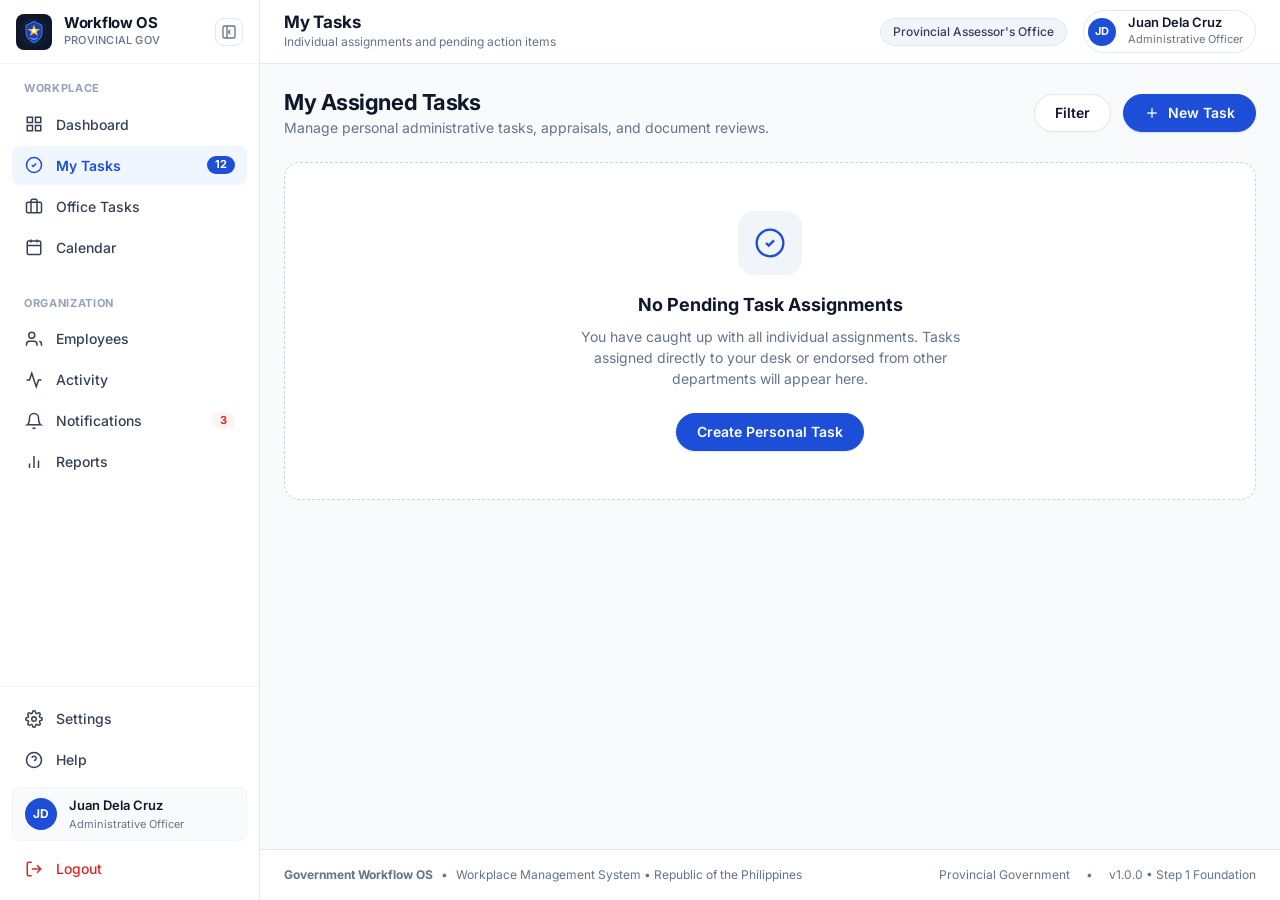
==== pages/tasks.html @ ecb20a11 "Fix standalone browser rendering, add index.html/login.html, and add zero-dependency web server laun" ====
<!DOCTYPE html>
<html lang="en">
<head>
  <meta charset="UTF-8">
  <meta name="viewport" content="width=device-width, initial-scale=1.0">
  <title>My Tasks &bull; Government Workflow OS</title>
  
  <link rel="stylesheet" href="../assets/css/design-system.css">
  <link rel="stylesheet" href="../assets/css/layout.css">
  <link rel="stylesheet" href="../assets/css/components.css">
  <link rel="icon" type="image/svg+xml" href="../assets/images/logo.svg">
</head>
<body>

<div class="app-shell">
  <div class="sidebar-backdrop" id="sidebar-backdrop"></div>

  <!-- Left Sidebar -->
  <aside class="app-sidebar" id="app-sidebar">
    <div class="sidebar-header">
      <a href="dashboard.html" class="sidebar-brand">
        <div class="brand-emblem">
          <img src="../assets/images/logo.svg" alt="Republic Emblem">
        </div>
        <div class="brand-info">
          <span class="brand-title">Workflow OS</span>
          <span class="brand-tagline">Provincial Gov</span>
        </div>
      </a>
      <button type="button" class="sidebar-collapse-btn" id="sidebar-collapse-btn" title="Toggle Sidebar">
        <svg width="16" height="16" viewBox="0 0 24 24" fill="none" stroke="currentColor" stroke-width="2">
          <rect x="3" y="3" width="18" height="18" rx="2" ry="2"></rect>
          <line x1="9" y1="3" x2="9" y2="21"></line>
          <path d="m14 9-3 3 3 3"></path>
        </svg>
      </button>
    </div>

    <div class="sidebar-body">
      <div class="nav-group">
        <div class="nav-section-title">Workplace</div>
        <ul class="nav-list">
          <li class="nav-item">
            <a href="dashboard.html" class="nav-link" title="Dashboard">
              <span class="nav-icon">
                <svg width="18" height="18" viewBox="0 0 24 24" fill="none" stroke="currentColor" stroke-width="2">
                  <rect x="3" y="3" width="7" height="7"></rect>
                  <rect x="14" y="3" width="7" height="7"></rect>
                  <rect x="14" y="14" width="7" height="7"></rect>
                  <rect x="3" y="14" width="7" height="7"></rect>
                </svg>
              </span>
              <span class="nav-label">Dashboard</span>
            </a>
          </li>
          <li class="nav-item">
            <a href="tasks.html" class="nav-link active" title="My Tasks">
              <span class="nav-icon">
                <svg width="18" height="18" viewBox="0 0 24 24" fill="none" stroke="currentColor" stroke-width="2">
                  <path d="M12 22c5.523 0 10-4.477 10-10S17.523 2 12 2 2 6.477 2 12s4.477 10 10 10z"></path>
                  <path d="m9 12 2 2 4-4"></path>
                </svg>
              </span>
              <span class="nav-label">My Tasks</span>
              <span class="nav-pill-badge">12</span>
            </a>
          </li>
          <li class="nav-item">
            <a href="office-tasks.html" class="nav-link" title="Office Tasks">
              <span class="nav-icon">
                <svg width="18" height="18" viewBox="0 0 24 24" fill="none" stroke="currentColor" stroke-width="2">
                  <rect x="2" y="7" width="20" height="14" rx="2" ry="2"></rect>
                  <path d="M16 21V5a2 2 0 0 0-2-2h-4a2 2 0 0 0-2 2v16"></path>
                </svg>
              </span>
              <span class="nav-label">Office Tasks</span>
            </a>
          </li>
          <li class="nav-item">
            <a href="calendar.html" class="nav-link" title="Calendar">
              <span class="nav-icon">
                <svg width="18" height="18" viewBox="0 0 24 24" fill="none" stroke="currentColor" stroke-width="2">
                  <rect x="3" y="4" width="18" height="18" rx="2" ry="2"></rect>
                  <line x1="16" y1="2" x2="16" y2="6"></line>
                  <line x1="8" y1="2" x2="8" y2="6"></line>
                  <line x1="3" y1="10" x2="21" y2="10"></line>
                </svg>
              </span>
              <span class="nav-label">Calendar</span>
            </a>
          </li>
        </ul>
      </div>

      <div class="nav-group">
        <div class="nav-section-title">Organization</div>
        <ul class="nav-list">
          <li class="nav-item">
            <a href="employees.html" class="nav-link" title="Employees">
              <span class="nav-icon">
                <svg width="18" height="18" viewBox="0 0 24 24" fill="none" stroke="currentColor" stroke-width="2">
                  <path d="M16 21v-2a4 4 0 0 0-4-4H6a4 4 0 0 0-4 4v2"></path>
                  <circle cx="9" cy="7" r="4"></circle>
                  <path d="M22 21v-2a4 4 0 0 0-3-3.87"></path>
                </svg>
              </span>
              <span class="nav-label">Employees</span>
            </a>
          </li>
          <li class="nav-item">
            <a href="activity.html" class="nav-link" title="Activity">
              <span class="nav-icon">
                <svg width="18" height="18" viewBox="0 0 24 24" fill="none" stroke="currentColor" stroke-width="2">
                  <polyline points="22 12 18 12 15 21 9 3 6 12 2 12"></polyline>
                </svg>
              </span>
              <span class="nav-label">Activity</span>
            </a>
          </li>
          <li class="nav-item">
            <a href="notifications.html" class="nav-link" title="Notifications">
              <span class="nav-icon">
                <svg width="18" height="18" viewBox="0 0 24 24" fill="none" stroke="currentColor" stroke-width="2">
                  <path d="M18 8A6 6 0 0 0 6 8c0 7-3 9-3 9h18s-3-2-3-9"></path>
                  <path d="M13.73 21a2 2 0 0 1-3.46 0"></path>
                </svg>
              </span>
              <span class="nav-label">Notifications</span>
              <span class="nav-pill-badge" style="background-color: var(--color-danger-bg); color: var(--color-danger);">3</span>
            </a>
          </li>
          <li class="nav-item">
            <a href="reports.html" class="nav-link" title="Reports">
              <span class="nav-icon">
                <svg width="18" height="18" viewBox="0 0 24 24" fill="none" stroke="currentColor" stroke-width="2">
                  <line x1="18" y1="20" x2="18" y2="10"></line>
                  <line x1="12" y1="20" x2="12" y2="4"></line>
                  <line x1="6" y1="20" x2="6" y2="14"></line>
                </svg>
              </span>
              <span class="nav-label">Reports</span>
            </a>
          </li>
        </ul>
      </div>
    </div>

    <div class="sidebar-footer">
      <ul class="nav-list">
        <li class="nav-item">
          <a href="settings.html" class="nav-link" title="Settings">
            <span class="nav-icon">
              <svg width="18" height="18" viewBox="0 0 24 24" fill="none" stroke="currentColor" stroke-width="2">
                <circle cx="12" cy="12" r="3"></circle>
                <path d="M19.4 15a1.65 1.65 0 0 0 .33 1.82l.06.06a2 2 0 0 1 0 2.83 2 2 0 0 1-2.83 0l-.06-.06a1.65 1.65 0 0 0-1.82-.33 1.65 1.65 0 0 0-1 1.51V21a2 2 0 0 1-2 2 2 2 0 0 1-2-2v-.09A1.65 1.65 0 0 0 9 19.4a1.65 1.65 0 0 0-1.82.33l-.06.06a2 2 0 0 1-2.83 0 2 2 0 0 1 0-2.83l.06-.06a1.65 1.65 0 0 0 .33-1.82 1.65 1.65 0 0 0-1.51-1H3a2 2 0 0 1-2-2 2 2 0 0 1 2-2h.09A1.65 1.65 0 0 0 4.6 9a1.65 1.65 0 0 0-.33-1.82l-.06-.06a2 2 0 0 1 0-2.83 2 2 0 0 1 2.83 0l.06.06a1.65 1.65 0 0 0 1.82.33H9a1.65 1.65 0 0 0 1-1.51V3a2 2 0 0 1 2-2 2 2 0 0 1 2 2v.09a1.65 1.65 0 0 0 1 1.51 1.65 1.65 0 0 0 1.82-.33l.06-.06a2 2 0 0 1 2.83 0 2 2 0 0 1 0 2.83l-.06.06a1.65 1.65 0 0 0-.33 1.82V9a1.65 1.65 0 0 0 1.51 1H21a2 2 0 0 1 2 2 2 2 0 0 1-2 2h-.09a1.65 1.65 0 0 0-1.51 1z"></path>
              </svg>
            </span>
            <span class="nav-label">Settings</span>
          </a>
        </li>
        <li class="nav-item">
          <a href="help.html" class="nav-link" title="Help">
            <span class="nav-icon">
              <svg width="18" height="18" viewBox="0 0 24 24" fill="none" stroke="currentColor" stroke-width="2">
                <circle cx="12" cy="12" r="10"></circle>
                <path d="M9.09 9a3 3 0 0 1 5.83 1c0 2-3 3-3 3"></path>
                <line x1="12" y1="17" x2="12.01" y2="17"></line>
              </svg>
            </span>
            <span class="nav-label">Help</span>
          </a>
        </li>
      </ul>

      <a href="settings.html" class="sidebar-user-card">
        <div class="user-avatar-initials">JD</div>
        <div class="user-meta-compact">
          <span class="user-name-compact">Juan Dela Cruz</span>
          <span class="user-role-compact">Administrative Officer</span>
        </div>
      </a>

      <a href="../login.html?logged_out=1" class="nav-link text-danger" style="color: var(--color-danger);" onclick="AuthService.logout()">
        <span class="nav-icon">
          <svg width="18" height="18" viewBox="0 0 24 24" fill="none" stroke="currentColor" stroke-width="2">
            <path d="M9 21H5a2 2 0 0 1-2-2V5a2 2 0 0 1 2-2h4"></path>
            <polyline points="16 17 21 12 16 7"></polyline>
            <line x1="21" y1="12" x2="9" y2="12"></line>
          </svg>
        </span>
        <span class="nav-label">Logout</span>
      </a>
    </div>
  </aside>

  <!-- Main Content Area -->
  <div class="app-main">
    <header class="app-header">
      <div class="header-left">
        <button type="button" class="mobile-nav-toggle" id="mobile-nav-toggle">
          <svg width="20" height="20" viewBox="0 0 24 24" fill="none" stroke="currentColor" stroke-width="2">
            <line x1="3" y1="12" x2="21" y2="12"></line>
            <line x1="3" y1="6" x2="21" y2="6"></line>
            <line x1="3" y1="18" x2="21" y2="18"></line>
          </svg>
        </button>
        <div class="header-page-title-group">
          <h1 class="header-page-title">My Tasks</h1>
          <span class="header-breadcrumbs">Individual assignments and pending action items</span>
        </div>
      </div>

      <div class="header-right">
        <div class="header-office-pill">
          <span>Provincial Assessor's Office</span>
        </div>
        <div class="header-user-btn">
          <div class="user-avatar-sm">JD</div>
          <div class="user-meta-header" style="text-align: left;">
            <div class="user-name-header">Juan Dela Cruz</div>
            <div class="user-role-header">Administrative Officer</div>
          </div>
        </div>
      </div>
    </header>

    <main class="app-content">
      <div style="display: flex; align-items: center; justify-content: space-between; margin-bottom: var(--space-6); flex-wrap: wrap; gap: var(--space-4);">
        <div>
          <h2 class="typography-heading">My Assigned Tasks</h2>
          <p class="typography-subtitle">Manage personal administrative tasks, appraisals, and document reviews.</p>
        </div>
        <div style="display: flex; gap: var(--space-3);">
          <button type="button" class="btn btn-secondary">Filter</button>
          <button type="button" class="btn btn-primary" onclick="alert('Task creation will be enabled in Step 2.')">
            <svg width="16" height="16" viewBox="0 0 24 24" fill="none" stroke="currentColor" stroke-width="2">
              <line x1="12" y1="5" x2="12" y2="19"></line>
              <line x1="5" y1="12" x2="19" y2="12"></line>
            </svg>
            <span>New Task</span>
          </button>
        </div>
      </div>

      <div class="empty-state">
        <div class="empty-state-icon">
          <svg width="32" height="32" viewBox="0 0 24 24" fill="none" stroke="currentColor" stroke-width="1.75">
            <path d="M12 22c5.523 0 10-4.477 10-10S17.523 2 12 2 2 6.477 2 12s4.477 10 10 10z"></path>
            <path d="m9 12 2 2 4-4"></path>
          </svg>
        </div>
        <h3 class="empty-state-title">No Pending Task Assignments</h3>
        <p class="empty-state-desc">
          You have caught up with all individual assignments. Tasks assigned directly to your desk or endorsed from other departments will appear here.
        </p>
        <button type="button" class="btn btn-primary" onclick="alert('Task management functionality will be introduced in the upcoming step.')">
          <span>Create Personal Task</span>
        </button>
      </div>
    </main>

    <footer class="app-footer">
      <div class="footer-left">
        <strong>Government Workflow OS</strong>
        <span>&bull;</span>
        <span>Workplace Management System &bull; Republic of the Philippines</span>
      </div>
      <div class="footer-right">
        <span>Provincial Government</span>
        <span>&bull;</span>
        <span>v1.0.0 &bull; Step 1 Foundation</span>
      </div>
    </footer>
  </div>
</div>

<script src="../assets/js/app.js"></script>
<script src="../assets/js/auth.js"></script>
</body>
</html>
---- assets/css/design-system.css ----
/* ============================================================
   GOVERNMENT WORKFLOW OS — DESIGN SYSTEM TOKENS
   Strict hierarchy based on DESIGN.md adapted for Government Workplace
   ============================================================ */

@import url('https://fonts.googleapis.com/css2?family=Inter:wght@300;400;500;600;700&display=swap');

:root {
  /* Canvas & Surfaces */
  --color-canvas: #ffffff;
  --color-canvas-subtle: #f8fafc;
  --color-canvas-muted: #f1f5f9;
  --color-card: #ffffff;
  --color-card-hover: #fcfdfe;

  /* Borders & Dividers */
  --color-border-subtle: #f1f5f9;
  --color-border: #e2e8f0;
  --color-border-strong: #cbd5e1;

  /* Typography / Ink */
  --color-ink-primary: #0f172a;
  --color-ink-secondary: #334155;
  --color-ink-muted: #64748b;
  --color-ink-faint: #94a3b8;
  --color-on-dark: #ffffff;

  /* Primary Brand / Executive Government Blue */
  --color-primary: #1d4ed8;
  --color-primary-hover: #1e40af;
  --color-primary-active: #172554;
  --color-primary-light: #eff6ff;
  --color-primary-border: #bfdbfe;
  --color-on-primary: #ffffff;

  /* Status Colors */
  --color-success: #059669;
  --color-success-bg: #ecfdf5;
  --color-success-border: #a7f3d0;
  --color-success-text: #065f46;

  --color-warning: #d97706;
  --color-warning-bg: #fffbeb;
  --color-warning-border: #fde68a;
  --color-warning-text: #92400e;

  --color-danger: #dc2626;
  --color-danger-bg: #fef2f2;
  --color-danger-border: #fecaca;
  --color-danger-text: #991b1b;

  --color-info: #0284c7;
  --color-info-bg: #f0f9ff;
  --color-info-border: #bae6fd;
  --color-info-text: #0369a1;

  /* Typography Hierarchy */
  --font-sans: 'Inter', -apple-system, BlinkMacSystemFont, "Segoe UI", Roboto, "Helvetica Neue", Arial, sans-serif;
  --font-mono: ui-monospace, SFMono-Regular, Menlo, Monaco, Consolas, "Liberation Mono", monospace;

  --text-display: 1.75rem;    /* 28px */
  --text-heading: 1.375rem;   /* 22px */
  --text-card-title: 1.0625rem;/* 17px */
  --text-subtitle: 0.875rem;  /* 14px */
  --text-body: 0.875rem;      /* 14px */
  --text-caption: 0.75rem;    /* 12px */
  --text-btn: 0.875rem;       /* 14px */

  --font-weight-regular: 400;
  --font-weight-medium: 500;
  --font-weight-semibold: 600;
  --font-weight-bold: 700;

  /* Spacing System (4px base, 8px rhythm) */
  --space-1: 4px;
  --space-2: 8px;
  --space-3: 12px;
  --space-4: 16px;
  --space-5: 20px;
  --space-6: 24px;
  --space-8: 32px;
  --space-10: 40px;
  --space-12: 48px;
  --space-16: 64px;

  /* Geometric Radius System */
  --radius-xs: 4px;
  --radius-sm: 8px;     /* Form inputs, select dropdowns */
  --radius-md: 16px;    /* Workplace cards, modals */
  --radius-lg: 24px;    /* Large containers, page surfaces */
  --radius-full: 9999px;/* Stadium pills: buttons, badges, avatars */

  /* Elevation Shadows */
  --shadow-xs: 0 1px 2px 0 rgba(15, 23, 42, 0.03);
  --shadow-sm: 0 1px 3px 0 rgba(15, 23, 42, 0.06), 0 1px 2px -1px rgba(15, 23, 42, 0.04);
  --shadow-md: 0 4px 6px -1px rgba(15, 23, 42, 0.07), 0 2px 4px -2px rgba(15, 23, 42, 0.04);
  --shadow-lg: 0 10px 15px -3px rgba(15, 23, 42, 0.08), 0 4px 6px -4px rgba(15, 23, 42, 0.03);

  /* Focus Ring */
  --focus-ring: 0 0 0 3px rgba(29, 78, 216, 0.18);
  --focus-ring-danger: 0 0 0 3px rgba(220, 38, 38, 0.18);

  /* Layout Measurements */
  --sidebar-width: 260px;
  --sidebar-collapsed-width: 72px;
  --header-height: 64px;
  --transition-speed: 0.2s;
}

/* Base Reset & Box Sizing */
*, *::before, *::after {
  box-sizing: border-box;
  margin: 0;
  padding: 0;
}

html {
  font-size: 16px;
  -webkit-font-smoothing: antialiased;
  -moz-osx-font-smoothing: grayscale;
  text-rendering: optimizeLegibility;
}

body {
  font-family: var(--font-sans);
  background-color: var(--color-canvas-subtle);
  color: var(--color-ink-primary);
  font-size: var(--text-body);
  line-height: 1.5;
  min-height: 100vh;
}

a {
  color: var(--color-primary);
  text-decoration: none;
  transition: color var(--transition-speed) ease;
}

a:hover {
  color: var(--color-primary-hover);
}

img, svg {
  vertical-align: middle;
}

/* Typography Utility Classes */
.typography-display {
  font-size: var(--text-display);
  font-weight: var(--font-weight-bold);
  line-height: 1.25;
  letter-spacing: -0.025em;
  color: var(--color-ink-primary);
}

.typography-heading {
  font-size: var(--text-heading);
  font-weight: var(--font-weight-bold);
  line-height: 1.3;
  letter-spacing: -0.02em;
  color: var(--color-ink-primary);
}

.typography-card-title {
  font-size: var(--text-card-title);
  font-weight: var(--font-weight-semibold);
  line-height: 1.4;
  letter-spacing: -0.01em;
  color: var(--color-ink-primary);
}

.typography-subtitle {
  font-size: var(--text-subtitle);
  font-weight: var(--font-weight-regular);
  line-height: 1.5;
  color: var(--color-ink-muted);
}

.typography-body {
  font-size: var(--text-body);
  font-weight: var(--font-weight-regular);
  line-height: 1.5;
  color: var(--color-ink-secondary);
}

.typography-caption {
  font-size: var(--text-caption);
  font-weight: var(--font-weight-medium);
  line-height: 1.4;
  color: var(--color-ink-muted);
}

.text-muted {
  color: var(--color-ink-muted) !important;
}

.text-primary {
  color: var(--color-primary) !important;
}

.text-success {
  color: var(--color-success) !important;
}

.text-warning {
  color: var(--color-warning) !important;
}

.text-danger {
  color: var(--color-danger) !important;
}
---- assets/css/layout.css ----
/* ============================================================
   GOVERNMENT WORKFLOW OS — APPLICATION SHELL LAYOUT
   Responsive desktop, tablet, and mobile drawer layouts
   ============================================================ */

.app-shell {
  display: flex;
  min-height: 100vh;
  width: 100%;
  background-color: var(--color-canvas-subtle);
  position: relative;
}

/* ------------------------------------------------------------
   LEFT SIDEBAR
   ------------------------------------------------------------ */
.app-sidebar {
  width: var(--sidebar-width);
  min-width: var(--sidebar-width);
  height: 100vh;
  position: fixed;
  top: 0;
  left: 0;
  z-index: 50;
  background-color: var(--color-canvas);
  border-right: 1px solid var(--color-border);
  display: flex;
  flex-direction: column;
  transition: width var(--transition-speed) cubic-bezier(0.4, 0, 0.2, 1),
              transform var(--transition-speed) cubic-bezier(0.4, 0, 0.2, 1);
  overflow-x: hidden;
  overflow-y: auto;
}

/* Sidebar Brand Header */
.sidebar-header {
  height: var(--header-height);
  min-height: var(--header-height);
  padding: 0 var(--space-4);
  display: flex;
  align-items: center;
  justify-content: space-between;
  border-bottom: 1px solid var(--color-border-subtle);
  background-color: var(--color-canvas);
  position: sticky;
  top: 0;
  z-index: 2;
}

.sidebar-brand {
  display: flex;
  align-items: center;
  gap: var(--space-3);
  text-decoration: none;
  overflow: hidden;
  white-space: nowrap;
}

.brand-emblem {
  width: 36px;
  height: 36px;
  min-width: 36px;
  border-radius: var(--radius-sm);
  display: flex;
  align-items: center;
  justify-content: center;
  background-color: #0f172a;
}

.brand-emblem img {
  width: 32px;
  height: 32px;
}

.brand-info {
  display: flex;
  flex-direction: column;
  transition: opacity var(--transition-speed) ease;
}

.brand-title {
  font-size: 0.9375rem;
  font-weight: var(--font-weight-bold);
  color: var(--color-ink-primary);
  line-height: 1.2;
  letter-spacing: -0.02em;
}

.brand-tagline {
  font-size: 0.6875rem;
  font-weight: var(--font-weight-medium);
  color: var(--color-ink-muted);
  letter-spacing: 0.02em;
  text-transform: uppercase;
}

.sidebar-collapse-btn {
  background: none;
  border: 1px solid var(--color-border);
  border-radius: var(--radius-sm);
  width: 28px;
  height: 28px;
  display: flex;
  align-items: center;
  justify-content: center;
  color: var(--color-ink-muted);
  cursor: pointer;
  transition: background-color var(--transition-speed) ease,
              color var(--transition-speed) ease;
}

.sidebar-collapse-btn:hover {
  background-color: var(--color-canvas-muted);
  color: var(--color-ink-primary);
}

/* Sidebar Navigation Body */
.sidebar-body {
  flex: 1;
  padding: var(--space-3) var(--space-3);
  display: flex;
  flex-direction: column;
  gap: var(--space-6);
  overflow-y: auto;
}

.nav-section-title {
  font-size: 0.6875rem;
  font-weight: var(--font-weight-bold);
  text-transform: uppercase;
  letter-spacing: 0.06em;
  color: var(--color-ink-faint);
  padding: var(--space-1) var(--space-3);
  margin-bottom: var(--space-1);
  white-space: nowrap;
}

.nav-list {
  list-style: none;
  display: flex;
  flex-direction: column;
  gap: 2px;
}

.nav-item {
  position: relative;
}

.nav-link {
  display: flex;
  align-items: center;
  gap: var(--space-3);
  padding: 9px var(--space-3);
  border-radius: var(--radius-sm);
  color: var(--color-ink-secondary);
  font-size: var(--text-body);
  font-weight: var(--font-weight-medium);
  text-decoration: none;
  transition: background-color var(--transition-speed) ease,
              color var(--transition-speed) ease;
  white-space: nowrap;
}

.nav-link:hover {
  background-color: var(--color-canvas-muted);
  color: var(--color-ink-primary);
}

.nav-link.active {
  background-color: var(--color-primary-light);
  color: var(--color-primary);
  font-weight: var(--font-weight-semibold);
}

.nav-icon {
  width: 20px;
  height: 20px;
  min-width: 20px;
  display: flex;
  align-items: center;
  justify-content: center;
  color: inherit;
}

.nav-label {
  flex: 1;
  overflow: hidden;
  text-overflow: ellipsis;
  white-space: nowrap;
}

.nav-pill-badge {
  font-size: 0.6875rem;
  font-weight: var(--font-weight-bold);
  padding: 2px 8px;
  border-radius: var(--radius-full);
  background-color: var(--color-canvas-muted);
  color: var(--color-ink-secondary);
  line-height: 1.2;
}

.nav-link.active .nav-pill-badge {
  background-color: var(--color-primary);
  color: #ffffff;
}

/* Sidebar Footer / User Section */
.sidebar-footer {
  padding: var(--space-3);
  border-top: 1px solid var(--color-border-subtle);
  display: flex;
  flex-direction: column;
  gap: var(--space-2);
  background-color: var(--color-canvas);
}

.sidebar-user-card {
  display: flex;
  align-items: center;
  gap: var(--space-3);
  padding: var(--space-2) var(--space-3);
  border-radius: var(--radius-sm);
  background-color: var(--color-canvas-subtle);
  border: 1px solid var(--color-border-subtle);
  text-decoration: none;
  overflow: hidden;
}

.user-avatar-initials {
  width: 32px;
  height: 32px;
  min-width: 32px;
  border-radius: var(--radius-full);
  background-color: var(--color-primary);
  color: #ffffff;
  display: flex;
  align-items: center;
  justify-content: center;
  font-size: 0.75rem;
  font-weight: var(--font-weight-bold);
  letter-spacing: -0.02em;
}

.user-meta-compact {
  display: flex;
  flex-direction: column;
  overflow: hidden;
}

.user-name-compact {
  font-size: 0.8125rem;
  font-weight: var(--font-weight-semibold);
  color: var(--color-ink-primary);
  white-space: nowrap;
  overflow: hidden;
  text-overflow: ellipsis;
}

.user-role-compact {
  font-size: 0.6875rem;
  color: var(--color-ink-muted);
  white-space: nowrap;
  overflow: hidden;
  text-overflow: ellipsis;
}

/* Collapsed Sidebar Mode */
.app-sidebar.collapsed {
  width: var(--sidebar-collapsed-width);
  min-width: var(--sidebar-collapsed-width);
}

.app-sidebar.collapsed .brand-info,
.app-sidebar.collapsed .nav-label,
.app-sidebar.collapsed .nav-pill-badge,
.app-sidebar.collapsed .nav-section-title,
.app-sidebar.collapsed .user-meta-compact {
  display: none !important;
}

.app-sidebar.collapsed .sidebar-header {
  justify-content: center;
  padding: 0 var(--space-2);
}

.app-sidebar.collapsed .sidebar-collapse-btn {
  display: none;
}

.app-sidebar.collapsed .nav-link {
  justify-content: center;
  padding: 10px 0;
}

.app-sidebar.collapsed .sidebar-user-card {
  justify-content: center;
  padding: var(--space-2) 0;
}

/* ------------------------------------------------------------
   MAIN APP AREA & HEADER
   ------------------------------------------------------------ */
.app-main {
  flex: 1;
  margin-left: var(--sidebar-width);
  display: flex;
  flex-direction: column;
  min-height: 100vh;
  transition: margin-left var(--transition-speed) cubic-bezier(0.4, 0, 0.2, 1);
  width: calc(100% - var(--sidebar-width));
}

.app-sidebar.collapsed ~ .app-main {
  margin-left: var(--sidebar-collapsed-width);
  width: calc(100% - var(--sidebar-collapsed-width));
}

/* App Header */
.app-header {
  height: var(--header-height);
  background-color: var(--color-canvas);
  border-bottom: 1px solid var(--color-border);
  padding: 0 var(--space-6);
  display: flex;
  align-items: center;
  justify-content: space-between;
  position: sticky;
  top: 0;
  z-index: 30;
}

.header-left {
  display: flex;
  align-items: center;
  gap: var(--space-4);
}

.mobile-nav-toggle {
  display: none;
  background: none;
  border: 1px solid var(--color-border);
  border-radius: var(--radius-sm);
  width: 36px;
  height: 36px;
  align-items: center;
  justify-content: center;
  color: var(--color-ink-primary);
  cursor: pointer;
}

.header-page-title-group {
  display: flex;
  flex-direction: column;
}

.header-page-title {
  font-size: var(--text-card-title);
  font-weight: var(--font-weight-bold);
  color: var(--color-ink-primary);
  letter-spacing: -0.01em;
  line-height: 1.2;
}

.header-breadcrumbs {
  font-size: 0.75rem;
  color: var(--color-ink-muted);
}

.header-right {
  display: flex;
  align-items: center;
  gap: var(--space-4);
}

/* Header Search */
.header-search-box {
  position: relative;
  width: 240px;
}

.header-search-icon {
  position: absolute;
  left: 10px;
  top: 50%;
  transform: translateY(-50%);
  color: var(--color-ink-muted);
  pointer-events: none;
}

.header-search-input {
  width: 100%;
  height: 36px;
  padding: 0 32px 0 34px;
  background-color: var(--color-canvas-subtle);
  border: 1px solid var(--color-border);
  border-radius: var(--radius-sm);
  font-family: var(--font-sans);
  font-size: 0.8125rem;
  color: var(--color-ink-primary);
  transition: border-color var(--transition-speed) ease,
              background-color var(--transition-speed) ease,
              box-shadow var(--transition-speed) ease;
}

.header-search-input:focus {
  outline: none;
  background-color: #ffffff;
  border-color: var(--color-primary);
  box-shadow: var(--focus-ring);
}

.header-search-input::placeholder {
  color: var(--color-ink-faint);
}

.search-shortcut-badge {
  position: absolute;
  right: 8px;
  top: 50%;
  transform: translateY(-50%);
  font-size: 0.625rem;
  font-family: var(--font-mono);
  background-color: var(--color-border);
  color: var(--color-ink-muted);
  padding: 1px 5px;
  border-radius: 4px;
  pointer-events: none;
}

/* Notification Button */
.header-icon-btn {
  position: relative;
  width: 36px;
  height: 36px;
  border-radius: var(--radius-sm);
  border: 1px solid var(--color-border);
  background-color: var(--color-canvas);
  color: var(--color-ink-secondary);
  display: flex;
  align-items: center;
  justify-content: center;
  cursor: pointer;
  transition: background-color var(--transition-speed) ease,
              color var(--transition-speed) ease;
}

.header-icon-btn:hover {
  background-color: var(--color-canvas-muted);
  color: var(--color-ink-primary);
}

.unread-notification-dot {
  position: absolute;
  top: 6px;
  right: 6px;
  width: 8px;
  height: 8px;
  background-color: var(--color-danger);
  border-radius: var(--radius-full);
  border: 2px solid #ffffff;
}

/* Office Pill in Header */
.header-office-pill {
  display: inline-flex;
  align-items: center;
  gap: var(--space-2);
  padding: 4px 12px;
  border-radius: var(--radius-full);
  background-color: var(--color-canvas-muted);
  border: 1px solid var(--color-border);
  font-size: 0.75rem;
  font-weight: var(--font-weight-medium);
  color: var(--color-ink-secondary);
  white-space: nowrap;
}

/* User Menu Trigger Button */
.header-user-btn {
  display: flex;
  align-items: center;
  gap: var(--space-3);
  padding: 4px var(--space-3) 4px 4px;
  border: 1px solid var(--color-border);
  border-radius: var(--radius-full);
  background-color: var(--color-canvas);
  cursor: pointer;
  transition: background-color var(--transition-speed) ease;
}

.header-user-btn:hover {
  background-color: var(--color-canvas-muted);
}

.user-avatar-sm {
  width: 28px;
  height: 28px;
  border-radius: var(--radius-full);
  background-color: var(--color-primary);
  color: #ffffff;
  display: flex;
  align-items: center;
  justify-content: center;
  font-size: 0.6875rem;
  font-weight: var(--font-weight-bold);
}

.user-name-header {
  font-size: 0.8125rem;
  font-weight: var(--font-weight-semibold);
  color: var(--color-ink-primary);
  line-height: 1.2;
}

.user-role-header {
  font-size: 0.6875rem;
  color: var(--color-ink-muted);
}

/* ------------------------------------------------------------
   PAGE CONTAINER & BODY
   ------------------------------------------------------------ */
.app-content {
  flex: 1;
  padding: var(--space-6);
  max-width: 1440px;
  width: 100%;
  margin: 0 auto;
}

/* ------------------------------------------------------------
   FOOTER
   ------------------------------------------------------------ */
.app-footer {
  padding: var(--space-4) var(--space-6);
  background-color: var(--color-canvas);
  border-top: 1px solid var(--color-border);
  display: flex;
  align-items: center;
  justify-content: space-between;
  font-size: 0.75rem;
  color: var(--color-ink-muted);
  flex-wrap: wrap;
  gap: var(--space-2);
}

.footer-left {
  display: flex;
  align-items: center;
  gap: var(--space-2);
}

.footer-right {
  display: flex;
  align-items: center;
  gap: var(--space-4);
}

/* ------------------------------------------------------------
   BACKDROP & RESPONSIVE DRAWER OVERLAYS
   ------------------------------------------------------------ */
.sidebar-backdrop {
  display: none;
  position: fixed;
  top: 0;
  left: 0;
  width: 100vw;
  height: 100vh;
  background-color: rgba(15, 23, 42, 0.4);
  backdrop-filter: blur(2px);
  z-index: 45;
  opacity: 0;
  transition: opacity var(--transition-speed) ease;
  pointer-events: none;
}

.sidebar-backdrop.active {
  display: block;
  opacity: 1;
  pointer-events: auto;
}

/* Tablet Transition (768px - 1024px) */
@media (max-width: 1024px) {
  .header-search-box {
    width: 180px;
  }
  .header-office-pill {
    display: none;
  }
  .app-content {
    padding: var(--space-4);
  }
}

/* Mobile Drawer Transition (< 768px) */
@media (max-width: 768px) {
  .app-sidebar {
    transform: translateX(-100%);
    width: 280px;
    box-shadow: var(--shadow-lg);
  }

  .app-sidebar.mobile-open {
    transform: translateX(0);
  }

  .app-main {
    margin-left: 0 !important;
    width: 100% !important;
  }

  .mobile-nav-toggle {
    display: flex;
  }

  .header-search-box {
    display: none;
  }

  .user-meta-header {
    display: none;
  }

  .app-header {
    padding: 0 var(--space-4);
  }

  .app-content {
    padding: var(--space-4);
  }

  .app-footer {
    flex-direction: column;
    align-items: flex-start;
  }
}
---- assets/css/components.css ----
/* ============================================================
   GOVERNMENT WORKFLOW OS — COMPONENT STYLES
   Pill buttons, badges, 16px cards, 8px inputs, modals, empty states
   ============================================================ */

/* ------------------------------------------------------------
   BUTTONS (Pill-shaped as defined in DESIGN.md)
   ------------------------------------------------------------ */
.btn {
  display: inline-flex;
  align-items: center;
  justify-content: center;
  gap: var(--space-2);
  height: 38px;
  padding: 0 var(--space-5);
  border-radius: var(--radius-full);
  font-family: var(--font-sans);
  font-size: var(--text-btn);
  font-weight: var(--font-weight-semibold);
  line-height: 1;
  text-decoration: none;
  cursor: pointer;
  border: 1px solid transparent;
  transition: background-color var(--transition-speed) ease,
              border-color var(--transition-speed) ease,
              color var(--transition-speed) ease,
              box-shadow var(--transition-speed) ease,
              transform 0.1s ease;
  white-space: nowrap;
  user-select: none;
}

.btn:active {
  transform: translateY(1px);
}

.btn-primary {
  background-color: var(--color-primary);
  color: var(--color-on-primary);
  border-color: var(--color-primary);
  box-shadow: 0 1px 2px rgba(29, 78, 216, 0.15);
}

.btn-primary:hover {
  background-color: var(--color-primary-hover);
  border-color: var(--color-primary-hover);
  color: #ffffff;
}

.btn-primary:focus-visible {
  outline: none;
  box-shadow: var(--focus-ring);
}

.btn-secondary {
  background-color: var(--color-canvas);
  color: var(--color-ink-primary);
  border-color: var(--color-border);
  box-shadow: var(--shadow-xs);
}

.btn-secondary:hover {
  background-color: var(--color-canvas-subtle);
  border-color: var(--color-border-strong);
  color: var(--color-ink-primary);
}

.btn-secondary:focus-visible {
  outline: none;
  box-shadow: var(--focus-ring);
}

.btn-ghost {
  background-color: transparent;
  color: var(--color-ink-secondary);
  border-color: transparent;
}

.btn-ghost:hover {
  background-color: var(--color-canvas-muted);
  color: var(--color-ink-primary);
}

.btn-danger {
  background-color: var(--color-danger);
  color: #ffffff;
  border-color: var(--color-danger);
}

.btn-danger:hover {
  background-color: #b91c1c;
  border-color: #b91c1c;
  color: #ffffff;
}

.btn-danger:focus-visible {
  outline: none;
  box-shadow: var(--focus-ring-danger);
}

.btn-sm {
  height: 30px;
  padding: 0 var(--space-3);
  font-size: 0.75rem;
  gap: var(--space-1);
}

.btn-lg {
  height: 44px;
  padding: 0 var(--space-6);
  font-size: 0.9375rem;
}

.btn-icon-only {
  width: 38px;
  padding: 0;
}

.btn-icon-only.btn-sm {
  width: 30px;
}

/* ------------------------------------------------------------
   BADGES & PILLS (Pill-shaped)
   ------------------------------------------------------------ */
.badge {
  display: inline-flex;
  align-items: center;
  gap: 5px;
  padding: 3px 10px;
  border-radius: var(--radius-full);
  font-size: 0.6875rem;
  font-weight: var(--font-weight-semibold);
  letter-spacing: 0.01em;
  line-height: 1.2;
  white-space: nowrap;
}

.badge-dot {
  width: 6px;
  height: 6px;
  border-radius: var(--radius-full);
}

.badge-info {
  background-color: var(--color-info-bg);
  color: var(--color-info-text);
  border: 1px solid var(--color-info-border);
}
.badge-info .badge-dot {
  background-color: var(--color-info);
}

.badge-success {
  background-color: var(--color-success-bg);
  color: var(--color-success-text);
  border: 1px solid var(--color-success-border);
}
.badge-success .badge-dot {
  background-color: var(--color-success);
}

.badge-warning {
  background-color: var(--color-warning-bg);
  color: var(--color-warning-text);
  border: 1px solid var(--color-warning-border);
}
.badge-warning .badge-dot {
  background-color: var(--color-warning);
}

.badge-danger {
  background-color: var(--color-danger-bg);
  color: var(--color-danger-text);
  border: 1px solid var(--color-danger-border);
}
.badge-danger .badge-dot {
  background-color: var(--color-danger);
}

.badge-neutral {
  background-color: var(--color-canvas-muted);
  color: var(--color-ink-secondary);
  border: 1px solid var(--color-border);
}
.badge-neutral .badge-dot {
  background-color: var(--color-ink-muted);
}

/* ------------------------------------------------------------
   WORKPLACE INFORMATION CARDS (16px radius)
   ------------------------------------------------------------ */
.card {
  background-color: var(--color-card);
  border: 1px solid var(--color-border);
  border-radius: var(--radius-md);
  box-shadow: var(--shadow-xs);
  display: flex;
  flex-direction: column;
  overflow: hidden;
  transition: border-color var(--transition-speed) ease,
              box-shadow var(--transition-speed) ease;
}

.card:hover {
  box-shadow: var(--shadow-sm);
}

.card-header {
  padding: var(--space-4) var(--space-5);
  border-bottom: 1px solid var(--color-border-subtle);
  display: flex;
  align-items: center;
  justify-content: space-between;
  background-color: var(--color-card);
}

.card-header-title {
  font-size: var(--text-card-title);
  font-weight: var(--font-weight-semibold);
  color: var(--color-ink-primary);
  display: flex;
  align-items: center;
  gap: var(--space-2);
}

.card-header-actions {
  display: flex;
  align-items: center;
  gap: var(--space-2);
}

.card-body {
  padding: var(--space-5);
  flex: 1;
}

.card-footer {
  padding: var(--space-3) var(--space-5);
  border-top: 1px solid var(--color-border-subtle);
  background-color: var(--color-canvas-subtle);
  display: flex;
  align-items: center;
  justify-content: space-between;
}

/* ------------------------------------------------------------
   STAT SUMMARY CARDS (Dashboard 4 metrics)
   ------------------------------------------------------------ */
.stat-card-grid {
  display: grid;
  grid-template-columns: repeat(4, 1fr);
  gap: var(--space-4);
  margin-bottom: var(--space-6);
}

.stat-card {
  background-color: var(--color-card);
  border: 1px solid var(--color-border);
  border-radius: var(--radius-md);
  padding: var(--space-5);
  box-shadow: var(--shadow-xs);
  display: flex;
  flex-direction: column;
  position: relative;
  transition: transform var(--transition-speed) ease,
              border-color var(--transition-speed) ease,
              box-shadow var(--transition-speed) ease;
}

.stat-card:hover {
  transform: translateY(-2px);
  border-color: var(--color-border-strong);
  box-shadow: var(--shadow-md);
}

.stat-card-top {
  display: flex;
  align-items: center;
  justify-content: space-between;
  margin-bottom: var(--space-3);
}

.stat-card-icon-container {
  width: 40px;
  height: 40px;
  border-radius: var(--radius-sm);
  display: flex;
  align-items: center;
  justify-content: center;
}

.stat-card-icon-primary {
  background-color: var(--color-primary-light);
  color: var(--color-primary);
}

.stat-card-icon-warning {
  background-color: var(--color-warning-bg);
  color: var(--color-warning);
}

.stat-card-icon-info {
  background-color: var(--color-info-bg);
  color: var(--color-info);
}

.stat-card-icon-danger {
  background-color: var(--color-danger-bg);
  color: var(--color-danger);
}

.stat-card-value {
  font-size: 2.25rem;
  font-weight: var(--font-weight-bold);
  line-height: 1.1;
  color: var(--color-ink-primary);
  letter-spacing: -0.03em;
  margin-bottom: var(--space-1);
}

.stat-card-label {
  font-size: 0.8125rem;
  font-weight: var(--font-weight-medium);
  color: var(--color-ink-muted);
}

.stat-card-trend {
  font-size: 0.6875rem;
  font-weight: var(--font-weight-semibold);
  margin-top: var(--space-3);
  display: flex;
  align-items: center;
  gap: 4px;
}

/* ------------------------------------------------------------
   FORM INPUTS & SELECTS (8px radius)
   ------------------------------------------------------------ */
.form-group {
  margin-bottom: var(--space-4);
  display: flex;
  flex-direction: column;
}

.form-label {
  display: flex;
  align-items: center;
  justify-content: space-between;
  font-size: 0.8125rem;
  font-weight: var(--font-weight-semibold);
  color: var(--color-ink-primary);
  margin-bottom: var(--space-2);
}

.form-control,
.form-select {
  width: 100%;
  height: 40px;
  padding: 0 var(--space-3);
  background-color: var(--color-canvas);
  border: 1px solid var(--color-border);
  border-radius: var(--radius-sm);
  font-family: var(--font-sans);
  font-size: 0.875rem;
  color: var(--color-ink-primary);
  transition: border-color var(--transition-speed) ease,
              box-shadow var(--transition-speed) ease;
}

.form-control:focus,
.form-select:focus {
  outline: none;
  border-color: var(--color-primary);
  box-shadow: var(--focus-ring);
}

.form-control::placeholder {
  color: var(--color-ink-faint);
}

.form-control.is-invalid {
  border-color: var(--color-danger);
}

.form-control.is-invalid:focus {
  box-shadow: var(--focus-ring-danger);
}

.form-select {
  appearance: none;
  background-image: url("data:image/svg+xml,%3Csvg xmlns='http://www.w3.org/2000/svg' width='16' height='16' viewBox='0 0 24 24' fill='none' stroke='%2364748b' stroke-width='2' stroke-linecap='round' stroke-linejoin='round'%3E%3Cpolyline points='6 9 12 15 18 9'%3E%3C/polyline%3E%3C/svg%3E");
  background-repeat: no-repeat;
  background-position: right 12px center;
  background-size: 16px;
  padding-right: 36px;
  cursor: pointer;
}

.input-with-icon {
  position: relative;
}

.input-with-icon .input-icon-left {
  position: absolute;
  left: 12px;
  top: 50%;
  transform: translateY(-50%);
  color: var(--color-ink-muted);
  pointer-events: none;
}

.input-with-icon .form-control {
  padding-left: 38px;
}

.input-with-icon .input-action-right {
  position: absolute;
  right: 12px;
  top: 50%;
  transform: translateY(-50%);
  background: none;
  border: none;
  color: var(--color-ink-muted);
  cursor: pointer;
  padding: 0;
  display: flex;
  align-items: center;
  justify-content: center;
}

.form-helper {
  font-size: 0.75rem;
  color: var(--color-ink-muted);
  margin-top: var(--space-1);
}

.form-error {
  font-size: 0.75rem;
  color: var(--color-danger);
  margin-top: var(--space-1);
}

/* ------------------------------------------------------------
   EMPTY STATE COMPONENT (Standardized for Placeholder Pages)
   ------------------------------------------------------------ */
.empty-state {
  display: flex;
  flex-direction: column;
  align-items: center;
  justify-content: center;
  text-align: center;
  padding: var(--space-12) var(--space-6);
  background-color: var(--color-card);
  border: 1px dashed var(--color-border-strong);
  border-radius: var(--radius-md);
  margin: var(--space-4) 0;
}

.empty-state-icon {
  width: 64px;
  height: 64px;
  border-radius: var(--radius-md);
  background-color: var(--color-canvas-muted);
  color: var(--color-primary);
  display: flex;
  align-items: center;
  justify-content: center;
  margin-bottom: var(--space-4);
}

.empty-state-title {
  font-size: 1.125rem;
  font-weight: var(--font-weight-bold);
  color: var(--color-ink-primary);
  margin-bottom: var(--space-2);
}

.empty-state-desc {
  max-width: 440px;
  font-size: 0.875rem;
  color: var(--color-ink-muted);
  margin-bottom: var(--space-6);
  line-height: 1.5;
}

/* ------------------------------------------------------------
   DROPDOWN MENUS (16px radius)
   ------------------------------------------------------------ */
.dropdown {
  position: relative;
}

.dropdown-menu {
  position: absolute;
  top: calc(100% + 8px);
  right: 0;
  min-width: 220px;
  background-color: var(--color-card);
  border: 1px solid var(--color-border);
  border-radius: var(--radius-md);
  box-shadow: var(--shadow-lg);
  padding: var(--space-2);
  z-index: 60;
  display: none;
  animation: dropdownFadeIn 0.15s ease;
}

.dropdown-menu.active {
  display: block;
}

@keyframes dropdownFadeIn {
  from {
    opacity: 0;
    transform: translateY(-4px);
  }
  to {
    opacity: 1;
    transform: translateY(0);
  }
}

.dropdown-item {
  display: flex;
  align-items: center;
  gap: var(--space-3);
  padding: 8px var(--space-3);
  border-radius: var(--radius-sm);
  font-size: 0.8125rem;
  font-weight: var(--font-weight-medium);
  color: var(--color-ink-secondary);
  text-decoration: none;
  cursor: pointer;
  border: none;
  background: none;
  width: 100%;
  text-align: left;
  transition: background-color var(--transition-speed) ease,
              color var(--transition-speed) ease;
}

.dropdown-item:hover {
  background-color: var(--color-canvas-muted);
  color: var(--color-ink-primary);
}

.dropdown-item.danger-item:hover {
  background-color: var(--color-danger-bg);
  color: var(--color-danger);
}

.dropdown-divider {
  height: 1px;
  background-color: var(--color-border-subtle);
  margin: var(--space-1) 0;
}

.dropdown-header {
  padding: var(--space-2) var(--space-3);
  font-size: 0.6875rem;
  font-weight: var(--font-weight-bold);
  text-transform: uppercase;
  color: var(--color-ink-faint);
  letter-spacing: 0.05em;
}

/* ------------------------------------------------------------
   NOTIFICATIONS PREVIEW DROPDOWN
   ------------------------------------------------------------ */
.notifications-dropdown {
  width: 320px;
}

.notif-item {
  display: flex;
  gap: var(--space-3);
  padding: 10px var(--space-3);
  border-radius: var(--radius-sm);
  text-decoration: none;
  color: inherit;
  transition: background-color var(--transition-speed) ease;
}

.notif-item:hover {
  background-color: var(--color-canvas-muted);
}

.notif-item.unread {
  background-color: var(--color-primary-light);
}

.notif-icon {
  width: 28px;
  height: 28px;
  border-radius: var(--radius-full);
  background-color: var(--color-canvas);
  border: 1px solid var(--color-border);
  display: flex;
  align-items: center;
  justify-content: center;
  color: var(--color-primary);
  flex-shrink: 0;
}

.notif-text {
  font-size: 0.75rem;
  color: var(--color-ink-primary);
  line-height: 1.4;
}

.notif-time {
  font-size: 0.6875rem;
  color: var(--color-ink-muted);
  margin-top: 2px;
}

/* ------------------------------------------------------------
   ALERTS / BANNERS
   ------------------------------------------------------------ */
.alert {
  padding: var(--space-3) var(--space-4);
  border-radius: var(--radius-sm);
  display: flex;
  align-items: center;
  gap: var(--space-3);
  font-size: 0.8125rem;
  margin-bottom: var(--space-4);
}

.alert-success {
  background-color: var(--color-success-bg);
  border: 1px solid var(--color-success-border);
  color: var(--color-success-text);
}

.alert-warning {
  background-color: var(--color-warning-bg);
  border: 1px solid var(--color-warning-border);
  color: var(--color-warning-text);
}

.alert-danger {
  background-color: var(--color-danger-bg);
  border: 1px solid var(--color-danger-border);
  color: var(--color-danger-text);
}

.alert-info {
  background-color: var(--color-info-bg);
  border: 1px solid var(--color-info-border);
  color: var(--color-info-text);
}

/* ------------------------------------------------------------
   MODALS (24px radius)
   ------------------------------------------------------------ */
.modal-backdrop {
  position: fixed;
  top: 0;
  left: 0;
  width: 100vw;
  height: 100vh;
  background-color: rgba(15, 23, 42, 0.5);
  backdrop-filter: blur(4px);
  z-index: 100;
  display: none;
  align-items: center;
  justify-content: center;
  padding: var(--space-4);
}

.modal-backdrop.active {
  display: flex;
}

.modal-dialog {
  background-color: var(--color-card);
  border-radius: var(--radius-lg);
  border: 1px solid var(--color-border);
  box-shadow: var(--shadow-lg);
  width: 100%;
  max-width: 520px;
  overflow: hidden;
  animation: modalPop 0.2s cubic-bezier(0.16, 1, 0.3, 1);
}

@keyframes modalPop {
  from {
    opacity: 0;
    transform: scale(0.96);
  }
  to {
    opacity: 1;
    transform: scale(1);
  }
}

.modal-header {
  padding: var(--space-5) var(--space-6);
  border-bottom: 1px solid var(--color-border-subtle);
  display: flex;
  align-items: center;
  justify-content: space-between;
}

.modal-title {
  font-size: 1.125rem;
  font-weight: var(--font-weight-bold);
  color: var(--color-ink-primary);
}

.modal-close {
  background: none;
  border: none;
  color: var(--color-ink-muted);
  cursor: pointer;
  padding: 4px;
  border-radius: var(--radius-xs);
}

.modal-close:hover {
  color: var(--color-ink-primary);
}

.modal-body {
  padding: var(--space-6);
}

.modal-footer {
  padding: var(--space-4) var(--space-6);
  border-top: 1px solid var(--color-border-subtle);
  background-color: var(--color-canvas-subtle);
  display: flex;
  justify-content: flex-end;
  gap: var(--space-3);
}

/* ------------------------------------------------------------
   RESPONSIVE ADAPTATIONS
   ------------------------------------------------------------ */
@media (max-width: 1024px) {
  .stat-card-grid {
    grid-template-columns: repeat(2, 1fr);
  }
}

@media (max-width: 640px) {
  .stat-card-grid {
    grid-template-columns: 1fr;
  }
  .card-header {
    flex-direction: column;
    align-items: flex-start;
    gap: var(--space-2);
  }
}
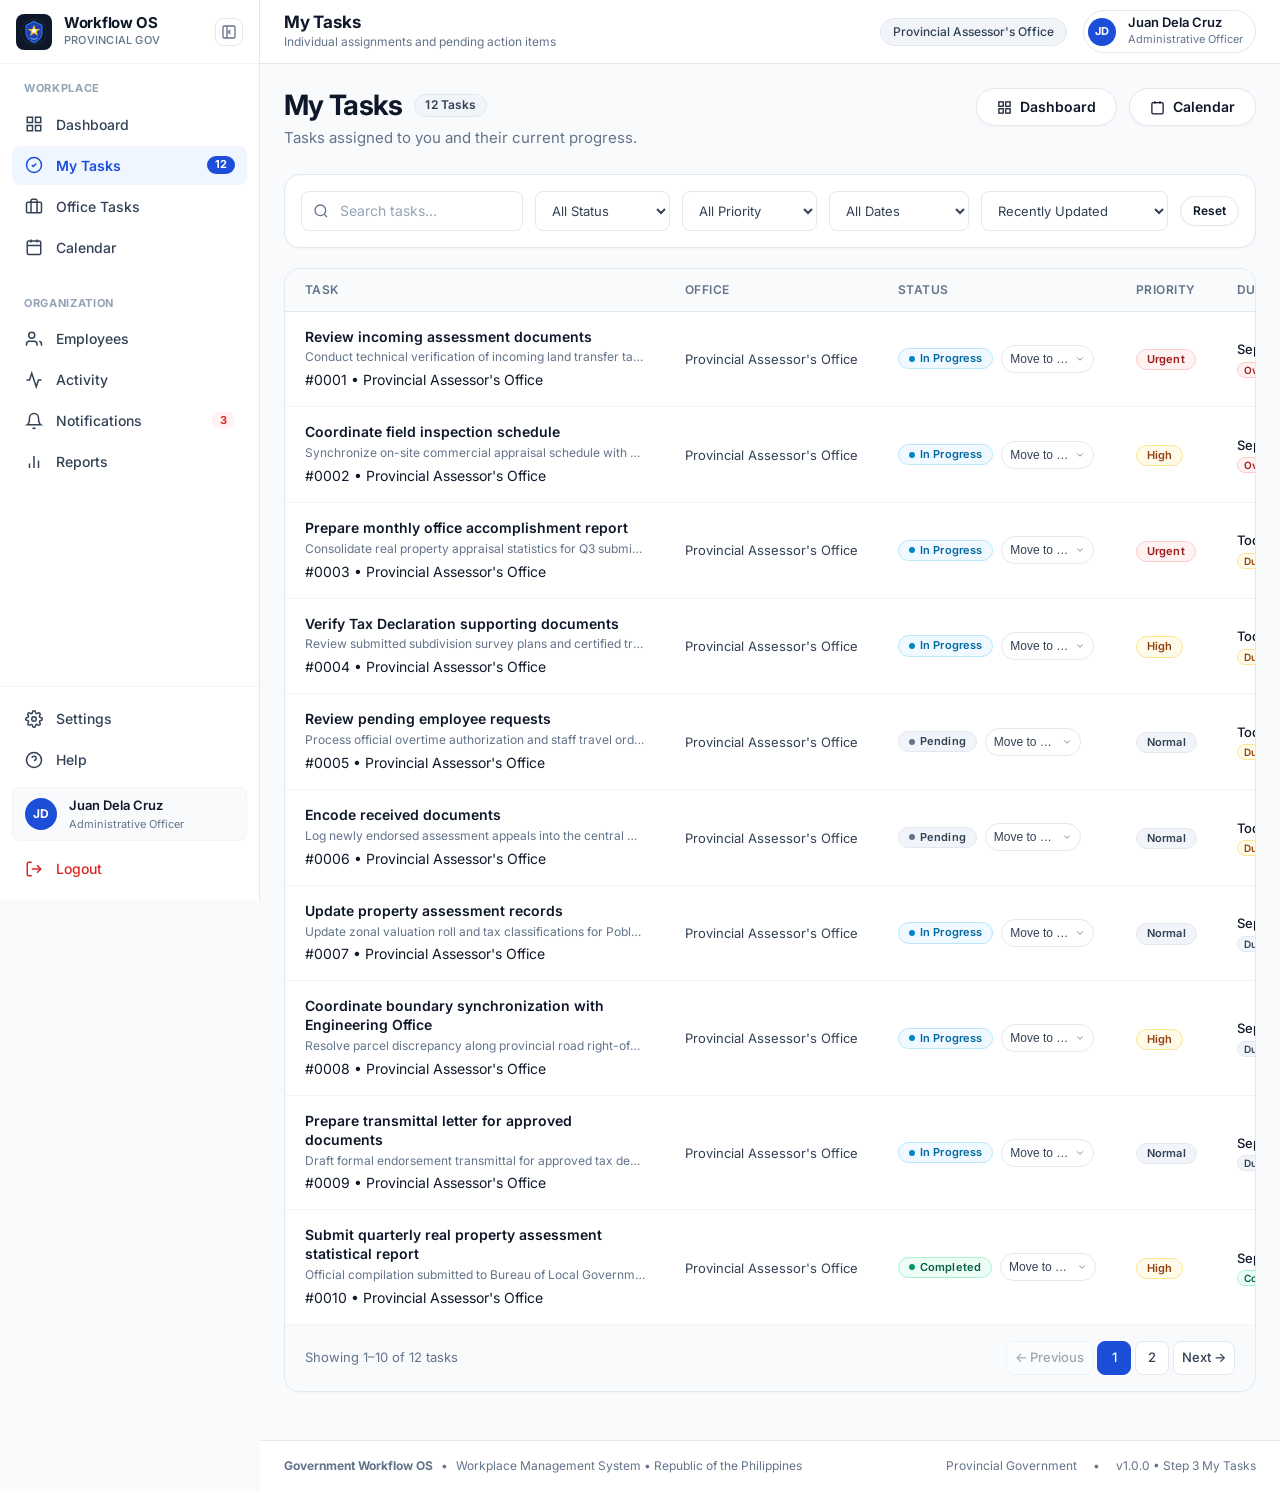
==== commit d2470638: "feat: implement Step 3 My Tasks page with filters, search, pagination, status update API, and task v" ====
--- a/pages/tasks.html
+++ b/pages/tasks.html
@@ -225,37 +225,520 @@
     </header>
 
     <main class="app-content">
-      <div style="display: flex; align-items: center; justify-content: space-between; margin-bottom: var(--space-6); flex-wrap: wrap; gap: var(--space-4);">
+      <!-- Page Action Header -->
+      <div style="margin-bottom: var(--space-6); display: flex; align-items: flex-start; justify-content: space-between; flex-wrap: wrap; gap: var(--space-4);">
         <div>
-          <h2 class="typography-heading">My Assigned Tasks</h2>
-          <p class="typography-subtitle">Manage personal administrative tasks, appraisals, and document reviews.</p>
-        </div>
-        <div style="display: flex; gap: var(--space-3);">
-          <button type="button" class="btn btn-secondary">Filter</button>
-          <button type="button" class="btn btn-primary" onclick="alert('Task creation will be enabled in Step 2.')">
+          <div style="display: flex; align-items: center; gap: var(--space-3); margin-bottom: var(--space-1);">
+            <h2 class="typography-display" style="color: var(--color-ink-primary);">My Tasks</h2>
+            <span class="badge badge-neutral" style="font-size: 0.75rem;" id="task-count-badge">
+              12 Tasks
+            </span>
+          </div>
+          <p class="typography-subtitle" style="font-size: 0.9375rem;">
+            Tasks assigned to you and their current progress.
+          </p>
+        </div>
+
+        <div style="display: flex; align-items: center; gap: var(--space-3); flex-wrap: wrap;">
+          <a href="dashboard.html" class="btn btn-secondary">
+            <svg width="15" height="15" viewBox="0 0 24 24" fill="none" stroke="currentColor" stroke-width="2">
+              <rect x="3" y="3" width="7" height="7"></rect>
+              <rect x="14" y="3" width="7" height="7"></rect>
+              <rect x="14" y="14" width="7" height="7"></rect>
+              <rect x="3" y="14" width="7" height="7"></rect>
+            </svg>
+            <span>Dashboard</span>
+          </a>
+          <a href="calendar.html" class="btn btn-secondary">
+            <svg width="15" height="15" viewBox="0 0 24 24" fill="none" stroke="currentColor" stroke-width="2">
+              <rect x="3" y="4" width="18" height="18" rx="2" ry="2"></rect>
+              <line x1="16" y1="2" x2="16" y2="6"></line>
+              <line x1="8" y1="2" x2="8" y2="6"></line>
+            </svg>
+            <span>Calendar</span>
+          </a>
+        </div>
+      </div>
+
+      <!-- Multi-Criteria Filter Bar -->
+      <div class="filter-bar">
+        <div class="filter-search">
+          <span class="filter-icon">
             <svg width="16" height="16" viewBox="0 0 24 24" fill="none" stroke="currentColor" stroke-width="2">
-              <line x1="12" y1="5" x2="12" y2="19"></line>
-              <line x1="5" y1="12" x2="19" y2="12"></line>
+              <circle cx="11" cy="11" r="8"></circle>
+              <line x1="21" y1="21" x2="16.65" y2="16.65"></line>
             </svg>
-            <span>New Task</span>
+          </span>
+          <input type="text" id="task-search-input" class="form-control" placeholder="Search tasks..." autocomplete="off">
+        </div>
+
+        <select id="filter-status" class="filter-select">
+          <option value="">All Status</option>
+          <option value="pending">Pending</option>
+          <option value="in_progress">In Progress</option>
+          <option value="completed">Completed</option>
+          <option value="cancelled">Cancelled</option>
+        </select>
+
+        <select id="filter-priority" class="filter-select">
+          <option value="">All Priority</option>
+          <option value="low">Low</option>
+          <option value="normal">Normal</option>
+          <option value="high">High</option>
+          <option value="urgent">Urgent</option>
+        </select>
+
+        <select id="filter-duedate" class="filter-select">
+          <option value="">All Dates</option>
+          <option value="today">Due Today</option>
+          <option value="week">Due This Week</option>
+          <option value="overdue">Overdue</option>
+          <option value="no_due_date">No Due Date</option>
+        </select>
+
+        <select id="filter-sort" class="filter-select">
+          <option value="updated_desc">Recently Updated</option>
+          <option value="due_asc">Due Date: Earliest First</option>
+          <option value="due_desc">Due Date: Latest First</option>
+          <option value="priority_desc">Priority: Highest First</option>
+          <option value="title_asc">Title: A–Z</option>
+        </select>
+
+        <div class="filter-actions">
+          <button type="button" class="btn btn-secondary btn-sm" id="btn-reset-filters">
+            <span>Reset</span>
           </button>
         </div>
       </div>
 
-      <div class="empty-state">
-        <div class="empty-state-icon">
-          <svg width="32" height="32" viewBox="0 0 24 24" fill="none" stroke="currentColor" stroke-width="1.75">
-            <path d="M12 22c5.523 0 10-4.477 10-10S17.523 2 12 2 2 6.477 2 12s4.477 10 10 10z"></path>
-            <path d="m9 12 2 2 4-4"></path>
-          </svg>
-        </div>
-        <h3 class="empty-state-title">No Pending Task Assignments</h3>
-        <p class="empty-state-desc">
-          You have caught up with all individual assignments. Tasks assigned directly to your desk or endorsed from other departments will appear here.
-        </p>
-        <button type="button" class="btn btn-primary" onclick="alert('Task management functionality will be introduced in the upcoming step.')">
-          <span>Create Personal Task</span>
-        </button>
+      <!-- Task Table Wrapper -->
+      <div class="task-table-wrapper">
+        <table class="task-table" id="tasks-table">
+          <thead>
+            <tr>
+              <th>Task</th>
+              <th>Office</th>
+              <th>Status</th>
+              <th>Priority</th>
+              <th>Due Date</th>
+              <th>Updated</th>
+            </tr>
+          </thead>
+          <tbody id="tasks-tbody">
+            <!-- Row 1 -->
+            <tr class="task-table-row" data-status="in_progress" data-priority="urgent" data-due="overdue" onclick="window.location.href='task-view.html?id=1'">
+              <td class="task-col-main">
+                <div class="task-title-cell">
+                  <a href="task-view.html?id=1" class="task-title-text" onclick="event.stopPropagation();">
+                    Review incoming assessment documents
+                  </a>
+                  <span class="task-desc-preview">Conduct technical verification of incoming land transfer tax assessments and title deeds from district offices.</span>
+                  <div class="task-mobile-meta">
+                    <span>#0001</span> &bull; <span>Provincial Assessor's Office</span>
+                  </div>
+                </div>
+              </td>
+              <td class="task-col-office" style="white-space: nowrap;">
+                <span style="font-size: 0.8125rem; color: var(--color-ink-secondary);">Provincial Assessor's Office</span>
+              </td>
+              <td class="task-col-status" style="white-space: nowrap;">
+                <div style="display: flex; align-items: center; gap: var(--space-2);">
+                  <span class="badge badge-info"><span class="badge-dot"></span> In Progress</span>
+                  <select class="status-quick-select no-row-click" onclick="event.stopPropagation();" onchange="alert('Task #1 status moved to ' + this.value);">
+                    <option value="" disabled selected>Move to &hellip;</option>
+                    <option value="pending">Pending</option>
+                    <option value="completed">Completed</option>
+                  </select>
+                </div>
+              </td>
+              <td class="task-col-priority" style="white-space: nowrap;">
+                <span class="badge badge-danger">Urgent</span>
+              </td>
+              <td class="task-col-due" style="white-space: nowrap;">
+                <div style="display: flex; flex-direction: column; gap: 2px;">
+                  <span style="font-size: 0.8125rem; font-weight: 500;">Sep 10, 2026</span>
+                  <span class="badge badge-danger" style="font-size: 0.625rem; padding: 1px 6px; align-self: flex-start;">Overdue (2d)</span>
+                </div>
+              </td>
+              <td class="task-col-updated" style="white-space: nowrap;">
+                <span style="font-size: 0.75rem; color: var(--color-ink-muted);">2 hours ago</span>
+              </td>
+            </tr>
+
+            <!-- Row 2 -->
+            <tr class="task-table-row" data-status="in_progress" data-priority="high" data-due="overdue" onclick="window.location.href='task-view.html?id=2'">
+              <td class="task-col-main">
+                <div class="task-title-cell">
+                  <a href="task-view.html?id=2" class="task-title-text" onclick="event.stopPropagation();">
+                    Coordinate field inspection schedule
+                  </a>
+                  <span class="task-desc-preview">Synchronize on-site commercial appraisal schedule with Provincial Engineering surveyors.</span>
+                  <div class="task-mobile-meta">
+                    <span>#0002</span> &bull; <span>Provincial Assessor's Office</span>
+                  </div>
+                </div>
+              </td>
+              <td class="task-col-office" style="white-space: nowrap;">
+                <span style="font-size: 0.8125rem; color: var(--color-ink-secondary);">Provincial Assessor's Office</span>
+              </td>
+              <td class="task-col-status" style="white-space: nowrap;">
+                <div style="display: flex; align-items: center; gap: var(--space-2);">
+                  <span class="badge badge-info"><span class="badge-dot"></span> In Progress</span>
+                  <select class="status-quick-select no-row-click" onclick="event.stopPropagation();" onchange="alert('Task #2 status moved to ' + this.value);">
+                    <option value="" disabled selected>Move to &hellip;</option>
+                    <option value="pending">Pending</option>
+                    <option value="completed">Completed</option>
+                  </select>
+                </div>
+              </td>
+              <td class="task-col-priority" style="white-space: nowrap;">
+                <span class="badge badge-warning">High</span>
+              </td>
+              <td class="task-col-due" style="white-space: nowrap;">
+                <div style="display: flex; flex-direction: column; gap: 2px;">
+                  <span style="font-size: 0.8125rem; font-weight: 500;">Sep 11, 2026</span>
+                  <span class="badge badge-danger" style="font-size: 0.625rem; padding: 1px 6px; align-self: flex-start;">Overdue (1d)</span>
+                </div>
+              </td>
+              <td class="task-col-updated" style="white-space: nowrap;">
+                <span style="font-size: 0.75rem; color: var(--color-ink-muted);">3 hours ago</span>
+              </td>
+            </tr>
+
+            <!-- Row 3 -->
+            <tr class="task-table-row" data-status="in_progress" data-priority="urgent" data-due="today" onclick="window.location.href='task-view.html?id=3'">
+              <td class="task-col-main">
+                <div class="task-title-cell">
+                  <a href="task-view.html?id=3" class="task-title-text" onclick="event.stopPropagation();">
+                    Prepare monthly office accomplishment report
+                  </a>
+                  <span class="task-desc-preview">Consolidate real property appraisal statistics for Q3 submission to the Governor's Office.</span>
+                  <div class="task-mobile-meta">
+                    <span>#0003</span> &bull; <span>Provincial Assessor's Office</span>
+                  </div>
+                </div>
+              </td>
+              <td class="task-col-office" style="white-space: nowrap;">
+                <span style="font-size: 0.8125rem; color: var(--color-ink-secondary);">Provincial Assessor's Office</span>
+              </td>
+              <td class="task-col-status" style="white-space: nowrap;">
+                <div style="display: flex; align-items: center; gap: var(--space-2);">
+                  <span class="badge badge-info"><span class="badge-dot"></span> In Progress</span>
+                  <select class="status-quick-select no-row-click" onclick="event.stopPropagation();" onchange="alert('Task #3 status moved to ' + this.value);">
+                    <option value="" disabled selected>Move to &hellip;</option>
+                    <option value="pending">Pending</option>
+                    <option value="completed">Completed</option>
+                  </select>
+                </div>
+              </td>
+              <td class="task-col-priority" style="white-space: nowrap;">
+                <span class="badge badge-danger">Urgent</span>
+              </td>
+              <td class="task-col-due" style="white-space: nowrap;">
+                <div style="display: flex; flex-direction: column; gap: 2px;">
+                  <span style="font-size: 0.8125rem; font-weight: 500;">Today</span>
+                  <span class="badge badge-warning" style="font-size: 0.625rem; padding: 1px 6px; align-self: flex-start;">Due today</span>
+                </div>
+              </td>
+              <td class="task-col-updated" style="white-space: nowrap;">
+                <span style="font-size: 0.75rem; color: var(--color-ink-muted);">1 hour ago</span>
+              </td>
+            </tr>
+
+            <!-- Row 4 -->
+            <tr class="task-table-row" data-status="in_progress" data-priority="high" data-due="today" onclick="window.location.href='task-view.html?id=4'">
+              <td class="task-col-main">
+                <div class="task-title-cell">
+                  <a href="task-view.html?id=4" class="task-title-text" onclick="event.stopPropagation();">
+                    Verify Tax Declaration supporting documents
+                  </a>
+                  <span class="task-desc-preview">Review submitted subdivision survey plans and certified true copies of cadastral maps.</span>
+                  <div class="task-mobile-meta">
+                    <span>#0004</span> &bull; <span>Provincial Assessor's Office</span>
+                  </div>
+                </div>
+              </td>
+              <td class="task-col-office" style="white-space: nowrap;">
+                <span style="font-size: 0.8125rem; color: var(--color-ink-secondary);">Provincial Assessor's Office</span>
+              </td>
+              <td class="task-col-status" style="white-space: nowrap;">
+                <div style="display: flex; align-items: center; gap: var(--space-2);">
+                  <span class="badge badge-info"><span class="badge-dot"></span> In Progress</span>
+                  <select class="status-quick-select no-row-click" onclick="event.stopPropagation();" onchange="alert('Task #4 status moved to ' + this.value);">
+                    <option value="" disabled selected>Move to &hellip;</option>
+                    <option value="pending">Pending</option>
+                    <option value="completed">Completed</option>
+                  </select>
+                </div>
+              </td>
+              <td class="task-col-priority" style="white-space: nowrap;">
+                <span class="badge badge-warning">High</span>
+              </td>
+              <td class="task-col-due" style="white-space: nowrap;">
+                <div style="display: flex; flex-direction: column; gap: 2px;">
+                  <span style="font-size: 0.8125rem; font-weight: 500;">Today</span>
+                  <span class="badge badge-warning" style="font-size: 0.625rem; padding: 1px 6px; align-self: flex-start;">Due today</span>
+                </div>
+              </td>
+              <td class="task-col-updated" style="white-space: nowrap;">
+                <span style="font-size: 0.75rem; color: var(--color-ink-muted);">30 mins ago</span>
+              </td>
+            </tr>
+
+            <!-- Row 5 -->
+            <tr class="task-table-row" data-status="pending" data-priority="normal" data-due="today" onclick="window.location.href='task-view.html?id=5'">
+              <td class="task-col-main">
+                <div class="task-title-cell">
+                  <a href="task-view.html?id=5" class="task-title-text" onclick="event.stopPropagation();">
+                    Review pending employee requests
+                  </a>
+                  <span class="task-desc-preview">Process official overtime authorization and staff travel orders for field appraisers.</span>
+                  <div class="task-mobile-meta">
+                    <span>#0005</span> &bull; <span>Provincial Assessor's Office</span>
+                  </div>
+                </div>
+              </td>
+              <td class="task-col-office" style="white-space: nowrap;">
+                <span style="font-size: 0.8125rem; color: var(--color-ink-secondary);">Provincial Assessor's Office</span>
+              </td>
+              <td class="task-col-status" style="white-space: nowrap;">
+                <div style="display: flex; align-items: center; gap: var(--space-2);">
+                  <span class="badge badge-neutral"><span class="badge-dot"></span> Pending</span>
+                  <select class="status-quick-select no-row-click" onclick="event.stopPropagation();" onchange="alert('Task #5 status moved to ' + this.value);">
+                    <option value="" disabled selected>Move to &hellip;</option>
+                    <option value="in_progress">In Progress</option>
+                    <option value="completed">Completed</option>
+                  </select>
+                </div>
+              </td>
+              <td class="task-col-priority" style="white-space: nowrap;">
+                <span class="badge badge-neutral">Normal</span>
+              </td>
+              <td class="task-col-due" style="white-space: nowrap;">
+                <div style="display: flex; flex-direction: column; gap: 2px;">
+                  <span style="font-size: 0.8125rem; font-weight: 500;">Today</span>
+                  <span class="badge badge-warning" style="font-size: 0.625rem; padding: 1px 6px; align-self: flex-start;">Due today</span>
+                </div>
+              </td>
+              <td class="task-col-updated" style="white-space: nowrap;">
+                <span style="font-size: 0.75rem; color: var(--color-ink-muted);">5 hours ago</span>
+              </td>
+            </tr>
+
+            <!-- Row 6 -->
+            <tr class="task-table-row" data-status="pending" data-priority="normal" data-due="today" onclick="window.location.href='task-view.html?id=6'">
+              <td class="task-col-main">
+                <div class="task-title-cell">
+                  <a href="task-view.html?id=6" class="task-title-text" onclick="event.stopPropagation();">
+                    Encode received documents
+                  </a>
+                  <span class="task-desc-preview">Log newly endorsed assessment appeals into the central municipal record management index.</span>
+                  <div class="task-mobile-meta">
+                    <span>#0006</span> &bull; <span>Provincial Assessor's Office</span>
+                  </div>
+                </div>
+              </td>
+              <td class="task-col-office" style="white-space: nowrap;">
+                <span style="font-size: 0.8125rem; color: var(--color-ink-secondary);">Provincial Assessor's Office</span>
+              </td>
+              <td class="task-col-status" style="white-space: nowrap;">
+                <div style="display: flex; align-items: center; gap: var(--space-2);">
+                  <span class="badge badge-neutral"><span class="badge-dot"></span> Pending</span>
+                  <select class="status-quick-select no-row-click" onclick="event.stopPropagation();" onchange="alert('Task #6 status moved to ' + this.value);">
+                    <option value="" disabled selected>Move to &hellip;</option>
+                    <option value="in_progress">In Progress</option>
+                    <option value="completed">Completed</option>
+                  </select>
+                </div>
+              </td>
+              <td class="task-col-priority" style="white-space: nowrap;">
+                <span class="badge badge-neutral">Normal</span>
+              </td>
+              <td class="task-col-due" style="white-space: nowrap;">
+                <div style="display: flex; flex-direction: column; gap: 2px;">
+                  <span style="font-size: 0.8125rem; font-weight: 500;">Today</span>
+                  <span class="badge badge-warning" style="font-size: 0.625rem; padding: 1px 6px; align-self: flex-start;">Due today</span>
+                </div>
+              </td>
+              <td class="task-col-updated" style="white-space: nowrap;">
+                <span style="font-size: 0.75rem; color: var(--color-ink-muted);">4 hours ago</span>
+              </td>
+            </tr>
+
+            <!-- Row 7 -->
+            <tr class="task-table-row" data-status="in_progress" data-priority="normal" data-due="week" onclick="window.location.href='task-view.html?id=7'">
+              <td class="task-col-main">
+                <div class="task-title-cell">
+                  <a href="task-view.html?id=7" class="task-title-text" onclick="event.stopPropagation();">
+                    Update property assessment records
+                  </a>
+                  <span class="task-desc-preview">Update zonal valuation roll and tax classifications for Poblacion commercial district.</span>
+                  <div class="task-mobile-meta">
+                    <span>#0007</span> &bull; <span>Provincial Assessor's Office</span>
+                  </div>
+                </div>
+              </td>
+              <td class="task-col-office" style="white-space: nowrap;">
+                <span style="font-size: 0.8125rem; color: var(--color-ink-secondary);">Provincial Assessor's Office</span>
+              </td>
+              <td class="task-col-status" style="white-space: nowrap;">
+                <div style="display: flex; align-items: center; gap: var(--space-2);">
+                  <span class="badge badge-info"><span class="badge-dot"></span> In Progress</span>
+                  <select class="status-quick-select no-row-click" onclick="event.stopPropagation();" onchange="alert('Task #7 status moved to ' + this.value);">
+                    <option value="" disabled selected>Move to &hellip;</option>
+                    <option value="pending">Pending</option>
+                    <option value="completed">Completed</option>
+                  </select>
+                </div>
+              </td>
+              <td class="task-col-priority" style="white-space: nowrap;">
+                <span class="badge badge-neutral">Normal</span>
+              </td>
+              <td class="task-col-due" style="white-space: nowrap;">
+                <div style="display: flex; flex-direction: column; gap: 2px;">
+                  <span style="font-size: 0.8125rem; font-weight: 500;">Sep 14, 2026</span>
+                  <span class="badge badge-neutral" style="font-size: 0.625rem; padding: 1px 6px; align-self: flex-start;">Due in 2 days</span>
+                </div>
+              </td>
+              <td class="task-col-updated" style="white-space: nowrap;">
+                <span style="font-size: 0.75rem; color: var(--color-ink-muted);">45 mins ago</span>
+              </td>
+            </tr>
+
+            <!-- Row 8 -->
+            <tr class="task-table-row" data-status="in_progress" data-priority="high" data-due="week" onclick="window.location.href='task-view.html?id=8'">
+              <td class="task-col-main">
+                <div class="task-title-cell">
+                  <a href="task-view.html?id=8" class="task-title-text" onclick="event.stopPropagation();">
+                    Coordinate boundary synchronization with Engineering Office
+                  </a>
+                  <span class="task-desc-preview">Resolve parcel discrepancy along provincial road right-of-way boundaries.</span>
+                  <div class="task-mobile-meta">
+                    <span>#0008</span> &bull; <span>Provincial Assessor's Office</span>
+                  </div>
+                </div>
+              </td>
+              <td class="task-col-office" style="white-space: nowrap;">
+                <span style="font-size: 0.8125rem; color: var(--color-ink-secondary);">Provincial Assessor's Office</span>
+              </td>
+              <td class="task-col-status" style="white-space: nowrap;">
+                <div style="display: flex; align-items: center; gap: var(--space-2);">
+                  <span class="badge badge-info"><span class="badge-dot"></span> In Progress</span>
+                  <select class="status-quick-select no-row-click" onclick="event.stopPropagation();" onchange="alert('Task #8 status moved to ' + this.value);">
+                    <option value="" disabled selected>Move to &hellip;</option>
+                    <option value="pending">Pending</option>
+                    <option value="completed">Completed</option>
+                  </select>
+                </div>
+              </td>
+              <td class="task-col-priority" style="white-space: nowrap;">
+                <span class="badge badge-warning">High</span>
+              </td>
+              <td class="task-col-due" style="white-space: nowrap;">
+                <div style="display: flex; flex-direction: column; gap: 2px;">
+                  <span style="font-size: 0.8125rem; font-weight: 500;">Sep 16, 2026</span>
+                  <span class="badge badge-neutral" style="font-size: 0.625rem; padding: 1px 6px; align-self: flex-start;">Due in 4 days</span>
+                </div>
+              </td>
+              <td class="task-col-updated" style="white-space: nowrap;">
+                <span style="font-size: 0.75rem; color: var(--color-ink-muted);">6 hours ago</span>
+              </td>
+            </tr>
+
+            <!-- Row 9 -->
+            <tr class="task-table-row" data-status="in_progress" data-priority="normal" data-due="week" onclick="window.location.href='task-view.html?id=9'">
+              <td class="task-col-main">
+                <div class="task-title-cell">
+                  <a href="task-view.html?id=9" class="task-title-text" onclick="event.stopPropagation();">
+                    Prepare transmittal letter for approved documents
+                  </a>
+                  <span class="task-desc-preview">Draft formal endorsement transmittal for approved tax declarations to the Provincial Treasurer's Office.</span>
+                  <div class="task-mobile-meta">
+                    <span>#0009</span> &bull; <span>Provincial Assessor's Office</span>
+                  </div>
+                </div>
+              </td>
+              <td class="task-col-office" style="white-space: nowrap;">
+                <span style="font-size: 0.8125rem; color: var(--color-ink-secondary);">Provincial Assessor's Office</span>
+              </td>
+              <td class="task-col-status" style="white-space: nowrap;">
+                <div style="display: flex; align-items: center; gap: var(--space-2);">
+                  <span class="badge badge-info"><span class="badge-dot"></span> In Progress</span>
+                  <select class="status-quick-select no-row-click" onclick="event.stopPropagation();" onchange="alert('Task #9 status moved to ' + this.value);">
+                    <option value="" disabled selected>Move to &hellip;</option>
+                    <option value="pending">Pending</option>
+                    <option value="completed">Completed</option>
+                  </select>
+                </div>
+              </td>
+              <td class="task-col-priority" style="white-space: nowrap;">
+                <span class="badge badge-neutral">Normal</span>
+              </td>
+              <td class="task-col-due" style="white-space: nowrap;">
+                <div style="display: flex; flex-direction: column; gap: 2px;">
+                  <span style="font-size: 0.8125rem; font-weight: 500;">Sep 19, 2026</span>
+                  <span class="badge badge-neutral" style="font-size: 0.625rem; padding: 1px 6px; align-self: flex-start;">Due in 7 days</span>
+                </div>
+              </td>
+              <td class="task-col-updated" style="white-space: nowrap;">
+                <span style="font-size: 0.75rem; color: var(--color-ink-muted);">50 mins ago</span>
+              </td>
+            </tr>
+
+            <!-- Row 10 -->
+            <tr class="task-table-row" data-status="completed" data-priority="high" data-due="past" onclick="window.location.href='task-view.html?id=10'">
+              <td class="task-col-main">
+                <div class="task-title-cell">
+                  <a href="task-view.html?id=10" class="task-title-text" onclick="event.stopPropagation();">
+                    Submit quarterly real property assessment statistical report
+                  </a>
+                  <span class="task-desc-preview">Official compilation submitted to Bureau of Local Government Finance regional directorate.</span>
+                  <div class="task-mobile-meta">
+                    <span>#0010</span> &bull; <span>Provincial Assessor's Office</span>
+                  </div>
+                </div>
+              </td>
+              <td class="task-col-office" style="white-space: nowrap;">
+                <span style="font-size: 0.8125rem; color: var(--color-ink-secondary);">Provincial Assessor's Office</span>
+              </td>
+              <td class="task-col-status" style="white-space: nowrap;">
+                <div style="display: flex; align-items: center; gap: var(--space-2);">
+                  <span class="badge badge-success"><span class="badge-dot"></span> Completed</span>
+                  <select class="status-quick-select no-row-click" onclick="event.stopPropagation();" onchange="alert('Task #10 status moved to ' + this.value);">
+                    <option value="" disabled selected>Move to &hellip;</option>
+                    <option value="in_progress">In Progress</option>
+                  </select>
+                </div>
+              </td>
+              <td class="task-col-priority" style="white-space: nowrap;">
+                <span class="badge badge-warning">High</span>
+              </td>
+              <td class="task-col-due" style="white-space: nowrap;">
+                <div style="display: flex; flex-direction: column; gap: 2px;">
+                  <span style="font-size: 0.8125rem; font-weight: 500;">Sep 09, 2026</span>
+                  <span class="badge badge-success" style="font-size: 0.625rem; padding: 1px 6px; align-self: flex-start;">Completed</span>
+                </div>
+              </td>
+              <td class="task-col-updated" style="white-space: nowrap;">
+                <span style="font-size: 0.75rem; color: var(--color-ink-muted);">1 day ago</span>
+              </td>
+            </tr>
+          </tbody>
+        </table>
+
+        <!-- Pagination Bar -->
+        <div class="pagination-bar" id="pagination-controls">
+          <div class="pagination-count">
+            Showing 1–10 of 12 tasks
+          </div>
+
+          <nav class="pagination-nav">
+            <span class="page-btn disabled">&larr; Previous</span>
+            <span class="page-btn active">1</span>
+            <a href="tasks.html?page=2" class="page-btn">2</a>
+            <a href="tasks.html?page=2" class="page-btn">Next &rarr;</a>
+          </nav>
+        </div>
       </div>
     </main>
 
@@ -268,7 +751,7 @@
       <div class="footer-right">
         <span>Provincial Government</span>
         <span>&bull;</span>
-        <span>v1.0.0 &bull; Step 1 Foundation</span>
+        <span>v1.0.0 &bull; Step 3 My Tasks</span>
       </div>
     </footer>
   </div>
@@ -276,5 +759,63 @@
 
 <script src="../assets/js/app.js"></script>
 <script src="../assets/js/auth.js"></script>
+<script>
+  document.addEventListener('DOMContentLoaded', () => {
+    const searchInput = document.getElementById('task-search-input');
+    const statusSelect = document.getElementById('filter-status');
+    const prioritySelect = document.getElementById('filter-priority');
+    const dueDateSelect = document.getElementById('filter-duedate');
+    const resetBtn = document.getElementById('btn-reset-filters');
+    const rows = document.querySelectorAll('#tasks-tbody tr');
+
+    function filterRows() {
+      const q = (searchInput.value || '').toLowerCase().trim();
+      const st = statusSelect.value;
+      const pr = prioritySelect.value;
+      const dd = dueDateSelect.value;
+
+      let visible = 0;
+      rows.forEach(row => {
+        const text = row.textContent.toLowerCase();
+        const rowSt = row.getAttribute('data-status');
+        const rowPr = row.getAttribute('data-priority');
+        const rowDd = row.getAttribute('data-due');
+
+        const matchQ = !q || text.includes(q);
+        const matchSt = !st || rowSt === st;
+        const matchPr = !pr || rowPr === pr;
+        const matchDd = !dd || rowDd === dd || (dd === 'today' && rowDd === 'today');
+
+        if (matchQ && matchSt && matchPr && matchDd) {
+          row.style.display = '';
+          visible++;
+        } else {
+          row.style.display = 'none';
+        }
+      });
+
+      const badge = document.getElementById('task-count-badge');
+      if (badge) {
+        badge.textContent = `${visible} Tasks`;
+      }
+    }
+
+    searchInput.addEventListener('input', filterRows);
+    statusSelect.addEventListener('change', filterRows);
+    prioritySelect.addEventListener('change', filterRows);
+    dueDateSelect.addEventListener('change', filterRows);
+
+    if (resetBtn) {
+      resetBtn.addEventListener('click', () => {
+        searchInput.value = '';
+        statusSelect.value = '';
+        prioritySelect.value = '';
+        dueDateSelect.value = '';
+        filterRows();
+      });
+    }
+  });
+</script>
 </body>
 </html>
+
--- a/assets/css/components.css
+++ b/assets/css/components.css
@@ -737,11 +737,34 @@
 }
 
 /* ------------------------------------------------------------
-   RESPONSIVE ADAPTATIONS
+   DASHBOARD WORKSPACE COMPONENTS & RESPONSIVE ADAPTATIONS
    ------------------------------------------------------------ */
+.dashboard-grid {
+  display: grid;
+  grid-template-columns: 2fr 1fr;
+  gap: var(--space-6);
+  margin-bottom: var(--space-6);
+}
+
+.dashboard-split-grid {
+  display: grid;
+  grid-template-columns: 1fr 1fr;
+  gap: var(--space-6);
+  margin-bottom: var(--space-6);
+}
+
+.task-item-row:hover,
+.activity-timeline-item:hover {
+  background-color: var(--color-canvas-subtle);
+}
+
 @media (max-width: 1024px) {
   .stat-card-grid {
     grid-template-columns: repeat(2, 1fr);
+  }
+  .dashboard-grid,
+  .dashboard-split-grid {
+    grid-template-columns: 1fr;
   }
 }
 
@@ -754,4 +777,330 @@
     align-items: flex-start;
     gap: var(--space-2);
   }
-}
+  .task-item-row {
+    flex-direction: column;
+    align-items: flex-start !important;
+    gap: var(--space-3) !important;
+  }
+  .task-item-meta {
+    width: 100%;
+    justify-content: flex-start !important;
+  }
+}
+
+/* ------------------------------------------------------------
+   MY TASKS: FILTER BAR, TABLE & PAGINATION (DESIGN.md)
+   ------------------------------------------------------------ */
+.filter-bar {
+  background-color: var(--color-card);
+  border: 1px solid var(--color-border);
+  border-radius: var(--radius-md);
+  padding: var(--space-4);
+  margin-bottom: var(--space-5);
+  box-shadow: var(--shadow-xs);
+  display: flex;
+  align-items: center;
+  gap: var(--space-3);
+  flex-wrap: wrap;
+}
+
+.filter-search {
+  flex: 1;
+  min-width: 220px;
+  position: relative;
+}
+
+.filter-search .form-control {
+  padding-left: 38px;
+  height: 40px;
+  font-size: 0.875rem;
+}
+
+.filter-search .filter-icon {
+  position: absolute;
+  left: 12px;
+  top: 50%;
+  transform: translateY(-50%);
+  color: var(--color-ink-muted);
+  pointer-events: none;
+  display: flex;
+  align-items: center;
+}
+
+.filter-select {
+  height: 40px;
+  padding: 0 var(--space-3);
+  background-color: var(--color-canvas);
+  border: 1px solid var(--color-border);
+  border-radius: var(--radius-sm);
+  font-family: var(--font-sans);
+  font-size: 0.8125rem;
+  color: var(--color-ink-secondary);
+  cursor: pointer;
+  transition: border-color var(--transition-speed) ease, box-shadow var(--transition-speed) ease;
+  min-width: 135px;
+}
+
+.filter-select:focus {
+  outline: none;
+  border-color: var(--color-primary);
+  box-shadow: var(--focus-ring);
+}
+
+.filter-actions {
+  display: flex;
+  align-items: center;
+  gap: var(--space-2);
+}
+
+/* Task Table Wrapper */
+.task-table-wrapper {
+  background-color: var(--color-card);
+  border: 1px solid var(--color-border);
+  border-radius: var(--radius-md);
+  box-shadow: var(--shadow-xs);
+  overflow: hidden;
+  margin-bottom: var(--space-6);
+}
+
+.task-table {
+  width: 100%;
+  border-collapse: collapse;
+  text-align: left;
+}
+
+.task-table th {
+  padding: var(--space-3) var(--space-5);
+  background-color: var(--color-canvas-subtle);
+  border-bottom: 1px solid var(--color-border);
+  font-size: 0.75rem;
+  font-weight: var(--font-weight-semibold);
+  text-transform: uppercase;
+  letter-spacing: 0.04em;
+  color: var(--color-ink-muted);
+  white-space: nowrap;
+}
+
+.task-table td {
+  padding: var(--space-4) var(--space-5);
+  border-bottom: 1px solid var(--color-border-subtle);
+  font-size: 0.875rem;
+  vertical-align: middle;
+  color: var(--color-ink-primary);
+}
+
+.task-table tbody tr {
+  cursor: pointer;
+  transition: background-color var(--transition-speed) ease;
+}
+
+.task-table tbody tr:hover {
+  background-color: var(--color-canvas-subtle);
+}
+
+.task-table tbody tr:last-child td {
+  border-bottom: none;
+}
+
+/* Task Title Column Styling */
+.task-title-cell {
+  display: flex;
+  flex-direction: column;
+  gap: 3px;
+  max-width: 360px;
+}
+
+.task-title-text {
+  font-weight: var(--font-weight-semibold);
+  color: var(--color-ink-primary);
+  line-height: 1.35;
+  transition: color var(--transition-speed) ease;
+}
+
+.task-table tbody tr:hover .task-title-text {
+  color: var(--color-primary);
+}
+
+.task-desc-preview {
+  font-size: 0.75rem;
+  color: var(--color-ink-muted);
+  line-height: 1.4;
+  white-space: nowrap;
+  overflow: hidden;
+  text-overflow: ellipsis;
+  max-width: 340px;
+}
+
+/* Status Quick Transition Select */
+.status-transition-form {
+  display: inline-flex;
+  align-items: center;
+  position: relative;
+}
+
+.status-quick-select {
+  height: 28px;
+  padding: 0 24px 0 8px;
+  border-radius: var(--radius-full);
+  border: 1px solid var(--color-border);
+  background-color: var(--color-card);
+  font-size: 0.75rem;
+  font-weight: var(--font-weight-medium);
+  color: var(--color-ink-secondary);
+  cursor: pointer;
+  transition: all var(--transition-speed) ease;
+  appearance: none;
+  background-image: url("data:image/svg+xml,%3Csvg xmlns='http://www.w3.org/2000/svg' width='10' height='10' viewBox='0 0 24 24' fill='none' stroke='%2364748b' stroke-width='2' stroke-linecap='round' stroke-linejoin='round'%3E%3Cpolyline points='6 9 12 15 18 9'%3E%3C/polyline%3E%3C/svg%3E");
+  background-repeat: no-repeat;
+  background-position: right 8px center;
+}
+
+.status-quick-select:hover {
+  border-color: var(--color-primary-border);
+  background-color: var(--color-primary-light);
+  color: var(--color-primary);
+}
+
+.status-quick-select:focus {
+  outline: none;
+  box-shadow: var(--focus-ring);
+}
+
+/* Pagination Bar */
+.pagination-bar {
+  display: flex;
+  align-items: center;
+  justify-content: space-between;
+  padding: var(--space-4) var(--space-5);
+  border-top: 1px solid var(--color-border-subtle);
+  background-color: var(--color-canvas-subtle);
+  font-size: 0.8125rem;
+  color: var(--color-ink-muted);
+  flex-wrap: wrap;
+  gap: var(--space-3);
+}
+
+.pagination-nav {
+  display: flex;
+  align-items: center;
+  gap: 4px;
+}
+
+.page-btn {
+  min-width: 34px;
+  height: 34px;
+  padding: 0 var(--space-2);
+  border-radius: var(--radius-sm);
+  border: 1px solid var(--color-border);
+  background-color: var(--color-card);
+  color: var(--color-ink-secondary);
+  font-size: 0.8125rem;
+  font-weight: var(--font-weight-medium);
+  text-decoration: none;
+  display: inline-flex;
+  align-items: center;
+  justify-content: center;
+  cursor: pointer;
+  transition: all var(--transition-speed) ease;
+}
+
+.page-btn:hover:not(.disabled):not(.active) {
+  border-color: var(--color-primary);
+  color: var(--color-primary);
+  background-color: var(--color-primary-light);
+}
+
+.page-btn.active {
+  background-color: var(--color-primary);
+  color: #ffffff;
+  border-color: var(--color-primary);
+  cursor: default;
+}
+
+.page-btn.disabled {
+  opacity: 0.45;
+  pointer-events: none;
+  cursor: not-allowed;
+}
+
+/* Mobile Card Transform for Task Table (< 768px) */
+@media (max-width: 768px) {
+  .filter-bar {
+    flex-direction: column;
+    align-items: stretch;
+  }
+  .filter-select {
+    width: 100%;
+  }
+  .filter-actions {
+    justify-content: space-between;
+    width: 100%;
+  }
+  .filter-actions .btn {
+    flex: 1;
+  }
+
+  .task-table,
+  .task-table thead,
+  .task-table tbody,
+  .task-table th,
+  .task-table td,
+  .task-table tr {
+    display: block;
+  }
+
+  .task-table thead {
+    display: none;
+  }
+
+  .task-table tbody tr {
+    padding: var(--space-4) var(--space-5);
+    border-bottom: 1px solid var(--color-border-subtle);
+    display: flex;
+    flex-direction: column;
+    gap: var(--space-3);
+  }
+
+  .task-table td {
+    padding: 0;
+    border: none;
+  }
+
+  .task-title-cell {
+    max-width: 100%;
+  }
+
+  .task-desc-preview {
+    max-width: 100%;
+    white-space: normal;
+  }
+
+  .task-mobile-meta {
+    display: flex;
+    align-items: center;
+    flex-wrap: wrap;
+    gap: var(--space-2);
+    margin-top: var(--space-1);
+    font-size: 0.75rem;
+    color: var(--color-ink-muted);
+  }
+
+  .task-mobile-badges {
+    display: flex;
+    align-items: center;
+    justify-content: space-between;
+    flex-wrap: wrap;
+    gap: var(--space-2);
+    padding-top: var(--space-2);
+    border-top: 1px solid var(--color-border-subtle);
+  }
+
+  .pagination-bar {
+    flex-direction: column;
+    align-items: center;
+    gap: var(--space-3);
+    text-align: center;
+  }
+}
+
+
